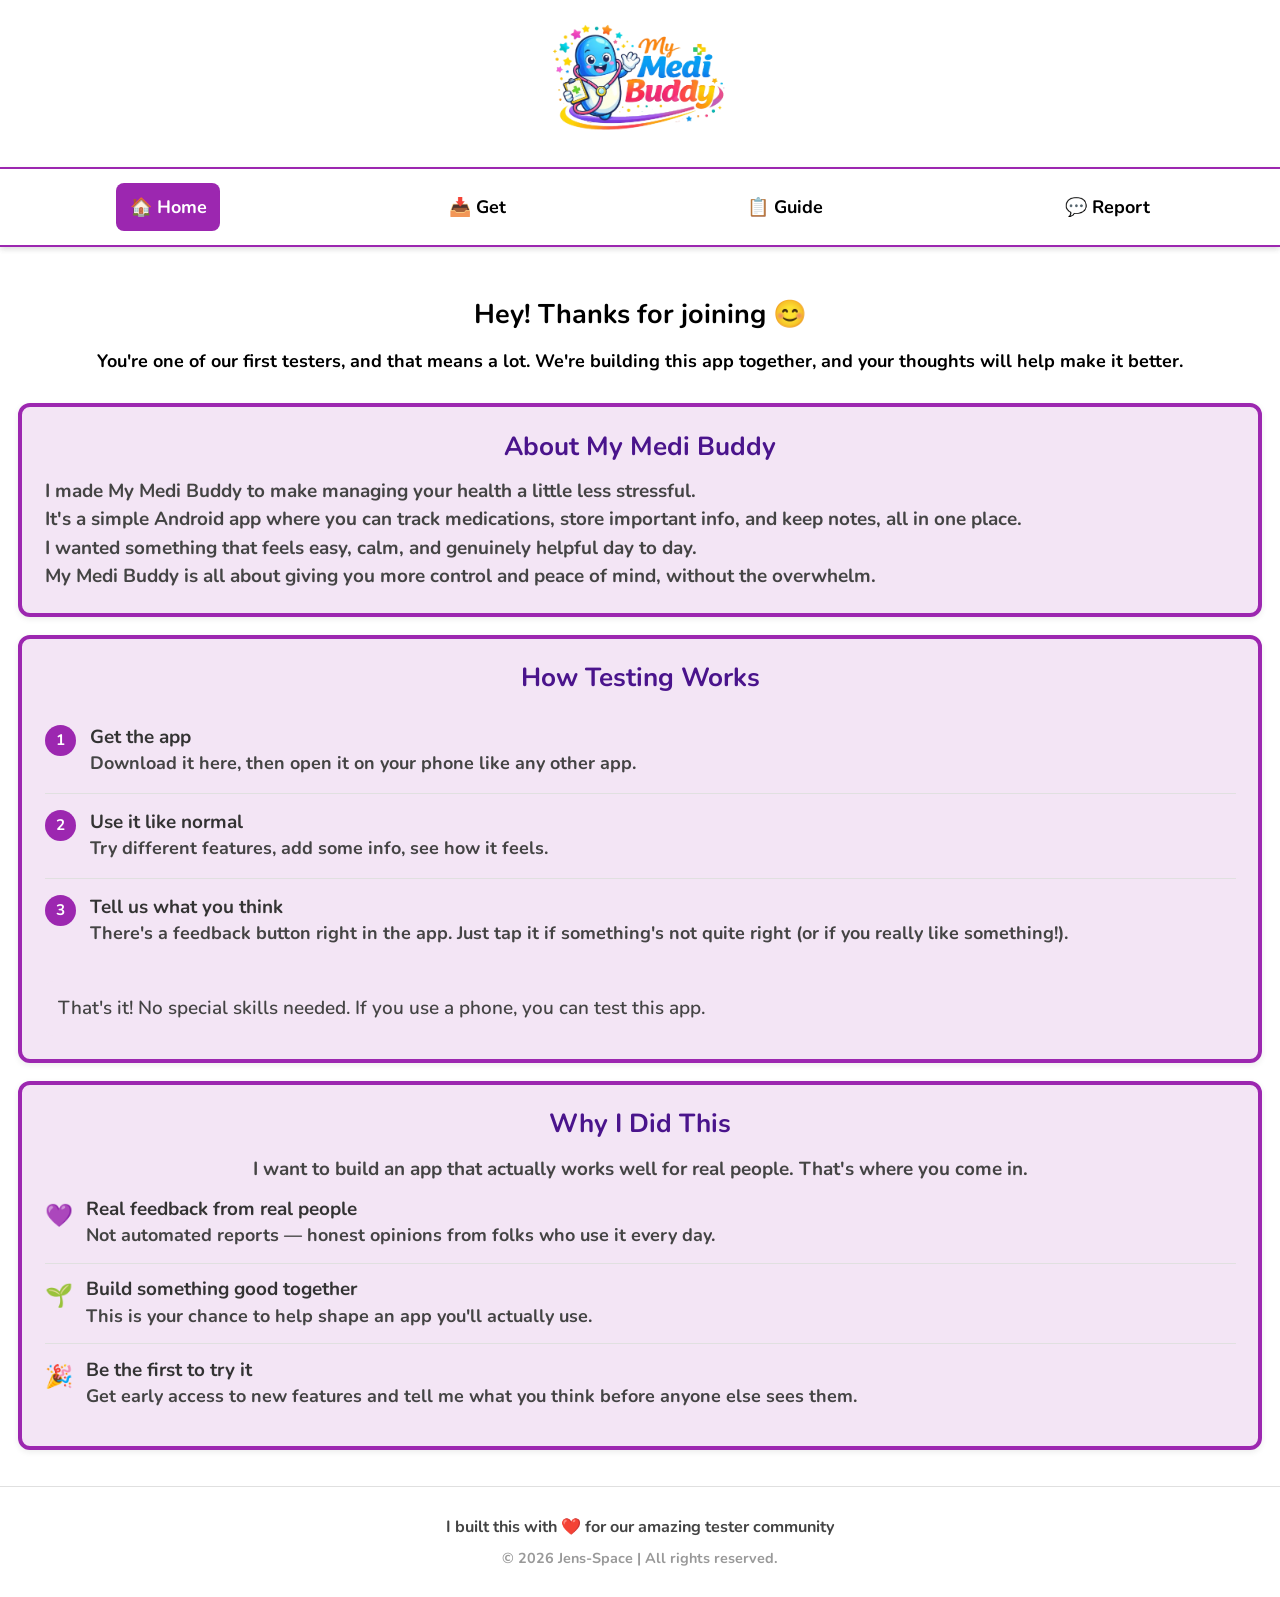
==== docs/index.html @ 2595c354 "update: website changes 18-04-2026  15:56." ====
<!doctype html>
<html lang="en">
  <head>
    <meta charset="utf-8" />
    <meta name="viewport" content="width=device-width,initial-scale=1" />
    <title>My Medi Buddy — Tester Portal</title>
    <meta name="description" content="Tester portal for the My Medi Buddy Android beta." />
    <meta http-equiv="Cache-Control" content="no-cache, no-store, must-revalidate" />
    <meta http-equiv="Pragma" content="no-cache" />
    <meta http-equiv="Expires" content="0" />
    <link rel="preconnect" href="https://fonts.googleapis.com">
    <link rel="preconnect" href="https://fonts.gstatic.com" crossorigin>
    <link href="https://fonts.googleapis.com/css2?family=Nunito:wght@400;600;700;800&display=swap" rel="stylesheet">
    <link rel="stylesheet" href="./styles.css?v=1776524216" />
    <link rel="icon" type="image/png" href="./icon/mmb-icon.png" sizes="1024x1024" />
    <link rel="apple-touch-icon" href="./icon/mmb-icon.png" />
    <link rel="manifest" href="./manifest.json" />
    <meta name="apple-mobile-web-app-capable" content="yes">
    <meta name="apple-mobile-web-app-status-bar-style" content="default">
    <meta name="apple-mobile-web-app-title" content="MyMediBuddy">
  </head>

  <body>
    <header>
      <div class="header-inner">
        <div class="brand">
          <img src="./logo.png" alt="My Medi Buddy" class="logo" />
        </div>
      </div>
      <nav class="nav">
        <a href="./index.html" aria-current="page">🏠 Home</a>
        <a href="./download.html">📥 Get</a>
        <a href="./testing-guide.html">📋 Guide</a>
        <a href="./report-a-bug.html">💬 Report</a>
      </nav>
    </header>

    <main>
      <div class="hero">
        <h2 class="home-hero-title">Hey! Thanks for joining&nbsp;😊</h2>
        <p>You're one of our first testers, and that means a lot. We're building this app together, and your thoughts will help make it better.</p>
      </div>

      <section class="card friendly-card">
        <h2>About My Medi Buddy</h2>
        <p>I made My Medi Buddy to make managing your health a little less stressful.</p>
        <p>It's a simple Android app where you can track medications, store important info, and keep notes, all in one place.</p>
        <p>I wanted something that feels easy, calm, and genuinely helpful day to day.</p>
        <p>My Medi Buddy is all about giving you more control and peace of mind, without the overwhelm.</p>
      </section>

      <section class="card friendly-card">
        <h2>How Testing Works</h2>
        
        <div class="friendly-steps">
          <div class="friendly-step">
            <span class="friendly-num">1</span>
            <div class="friendly-content">
              <strong>Get the app</strong>
              <p>Download it here, then open it on your phone like any other app.</p>
            </div>
          </div>
          
          <div class="friendly-step">
            <span class="friendly-num">2</span>
            <div class="friendly-content">
              <strong>Use it like normal</strong>
              <p>Try different features, add some info, see how it feels.</p>
            </div>
          </div>
          
          <div class="friendly-step">
            <span class="friendly-num">3</span>
            <div class="friendly-content">
              <strong>Tell us what you think</strong>
              <p>There's a feedback button right in the app. Just tap it if something's not quite right (or if you really like something!).</p>
            </div>
          </div>
        </div>
        
        <p class="friendly-note">That's it! No special skills needed. If you use a phone, you can test this app.</p>
      </section>

      <section class="card warm-card">
        <h2>Why I Did This</h2>
        <p>I want to build an app that actually works well for real people. That's where you come in.</p>
        
        <div class="warm-points">
          <div class="warm-point">
            <span class="warm-emoji">💜</span>
            <div>
              <strong>Real feedback from real people</strong>
              <p>Not automated reports — honest opinions from folks who use it every day.</p>
            </div>
          </div>
          
          <div class="warm-point">
            <span class="warm-emoji">🌱</span>
            <div>
              <strong>Build something good together</strong>
              <p>This is your chance to help shape an app you'll actually use.</p>
            </div>
          </div>
          
          <div class="warm-point">
            <span class="warm-emoji">🎉</span>
            <div>
              <strong>Be the first to try it</strong>
              <p>Get early access to new features and tell me what you think before anyone else sees them.</p>
            </div>
          </div>
        </div>
      </section>
    </main>

    <footer>
      <p>I built this with ❤️ for our amazing tester community</p>
      <p class="muted">© 2026 Jens-Space | All rights reserved.</p>
      <p id="debug-build" class="debug-build" hidden></p>
    </footer>

    <script>
      (function () {
        const params = new URLSearchParams(window.location.search);
        const isDebug = params.get('debug') === '1';
        if (!isDebug) return;

        const el = document.getElementById('debug-build');
        if (!el) return;

        fetch('https://api.github.com/repos/Jens-Space/mymedibuddy-testers/commits/main', { cache: 'no-store' })
          .then((res) => res.json())
          .then((data) => {
            const sha = (data.sha || '').slice(0, 7);
            const date = new Date(data.commit.author.date).toLocaleString('en-GB', {
              day: '2-digit',
              month: '2-digit',
              year: 'numeric',
              hour: '2-digit',
              minute: '2-digit'
            });
            el.textContent = 'Debug build: ' + sha + ' • ' + date;
            el.hidden = false;
          })
          .catch(() => {
            el.textContent = 'Debug build: unavailable';
            el.hidden = false;
          });
      })();
    </script>

     <button id="back-to-top" aria-label="Back to top"><svg xmlns="http://www.w3.org/2000/svg" width="26" height="26" viewBox="0 0 24 24" fill="none" stroke="white" stroke-width="3" stroke-linecap="round" stroke-linejoin="round"><polyline points="18 15 12 9 6 15"></polyline></svg></button>
    <script>
      const btn = document.getElementById('back-to-top');
      window.addEventListener('scroll', () => {
        btn.classList.toggle('visible', window.scrollY > 200);
      });
      btn.addEventListener('click', () => window.scrollTo({ top: 0, behavior: 'smooth' }));

      if ('serviceWorker' in navigator) {
        navigator.serviceWorker.register('/docs/sw.js', { scope: '/' })
          .then((reg) => console.log('Service Worker registered:', reg))
          .catch((err) => console.error('Service Worker registration failed:', err));
      }
    </script>

  </body>
</html>
---- docs/styles.css ----
* {
  box-sizing: border-box;
  margin: 0;
  padding: 0;
}

html {
  font-size: 18px;
}

:root {
  --primary: #9C27B0;
  --primary-light: #CE93D8;
  --primary-dark: #4A148C;
  --accent: #7B1FA2;
  --teal: #26A69A;
  --green: #4CAF50;
  --yellow: #FFC107;
  --lavender: #9575CD;
  --white: #FFFFFF;
  --cream: #F7FAFC;
  --light-purple: #F3E5F5;
  --text: #333333;
  --text-light: #444444;
  --bg: #FFFFFF;
  --card-bg: #FFFFFF;
  --border: #E0E0E0;
  --shadow: 0 2px 6px rgba(0, 0, 0, 0.08);
  --radius: 12px;
  --tap-size: 48px;
}

body {
  font-family: 'Nunito', -apple-system, BlinkMacSystemFont, 'Segoe UI', Roboto, sans-serif;
  background: var(--bg);
  color: var(--text);
  line-height: 1.68;
  min-height: 100vh;
  font-size: 21px;
  font-weight: 700;
}

header {
  background: white;
  box-shadow: var(--shadow);
}

.header-inner {
  padding: 1rem;
  display: flex;
  flex-direction: column;
  align-items: center;
}

.logo {
  height: 120px;
  width: auto;
}

.nav {
  display: flex;
  gap: 0.5rem;
  padding: 0.75rem;
  background: white;
  width: 100%;
  justify-content: space-around;
  box-shadow: var(--shadow);
  border-top: 2px solid var(--primary);
  border-bottom: 2px solid var(--primary);
}

.nav a {
  color: #000000;
  text-decoration: none;
  font-size: 1rem;
  font-weight: 700;
  padding: 0.5rem 0.75rem;
  border-radius: 8px;
  text-align: center;
}

.nav a[aria-current="page"] {
  color: white;
  background: var(--primary);
}

main {
  padding: 1rem;
}

.hero {
  text-align: center;
  padding: 1.5rem 0.5rem;
}

.hero h2 {
  font-size: 1.5rem;
  margin-bottom: 0.5rem;
  color: #000000;
  text-align: center;
}

.home-hero-title {
  display: inline-block;
  white-space: nowrap;
  font-size: clamp(1.2rem, 5.5vw, 1.5rem);
}

.hero p {
  font-size: 1rem;
  color: #000000;
}

.card {
  background: var(--light-purple);
  border: 4px solid var(--primary);
  border-radius: var(--radius);
  padding: 1.25rem;
  margin-bottom: 1rem;
  box-shadow: var(--shadow);
}

.card h2 {
  font-size: clamp(1.25rem, 4.8vw, 1.45rem);
  color: var(--primary-dark);
  margin-bottom: 0.75rem;
  text-align: center;
  line-height: 1.3;
  overflow-wrap: anywhere;
}

.card p {
  font-size: 1.05rem;
  color: #444444;
  text-align: center;
  line-height: 1.5;
  overflow-wrap: anywhere;
}

.friendly-card > p {
  text-align: left;
}

.grid {
  display: grid;
  grid-template-columns: 1fr;
  gap: 1rem;
  margin-top: 1rem;
}

.cta {
  display: block;
  padding: 1.25rem;
  border: 2px solid var(--primary);
  border-radius: var(--radius);
  text-decoration: none;
  background: var(--light-purple);
}

.cta h3 {
  font-size: 1.05rem;
  color: #000000;
  margin-bottom: 0.25rem;
}

.cta p {
  font-size: 1rem;
  color: #000000;
  margin: 0;
}

.download-box {
  background: linear-gradient(135deg, var(--primary) 0%, var(--primary-dark) 100%);
  border-radius: var(--radius);
  padding: 2rem;
  text-align: center;
}

.version-info {
  display: flex;
  align-items: center;
  justify-content: center;
  gap: 0.5rem;
  margin-bottom: 0.5rem;
}

.version-badge {
  background: rgba(255, 255, 255, 0.25);
  color: white;
  padding: 0.25rem 0.75rem;
  border-radius: 15px;
  font-size: 1.1rem;
  font-weight: 700;
}

.version-number {
  color: white;
  font-size: 1.1rem;
  font-weight: 800;
}

.updated-date {
  color: #ffffff;
  font-size: 0.8rem;
  margin-bottom: 1rem;
}

.download-btn {
  display: inline-block;
  background: white;
  color: var(--primary);
  padding: 0.875rem 2rem;
  border-radius: 25px;
  text-decoration: none;
  font-weight: 700;
  font-size: 1rem;
}

.download-feedback {
  color: #ffffff !important;
  font-size: 1rem;
  margin-top: 0.75rem;
  font-weight: 600;
  text-shadow: 0 1px 2px rgba(0, 0, 0, 0.25);
}

.file-info {
  color: #ffffff;
  font-size: 0.8rem;
  margin-top: 1rem;
}

.download-box .updated-date,
.download-box .file-info {
  color: #ffffff;
}

.download-box .updated-date #date,
.download-box .file-info #size {
  color: #ffffff;
}

.friendly-step {
  display: flex;
  align-items: flex-start;
  gap: 0.75rem;
  padding: 0.875rem 0;
  border-bottom: 1px solid var(--border);
}

.friendly-step:last-child {
  border-bottom: none;
}

.friendly-num {
  width: 1.75rem;
  height: 1.75rem;
  background: var(--primary);
  color: white;
  border-radius: 50%;
  display: flex;
  align-items: center;
  justify-content: center;
  font-weight: 700;
  font-size: 0.85rem;
  flex-shrink: 0;
}

.friendly-content strong {
  display: block;
  font-size: 1.05rem;
  text-align: left;
  line-height: 1.35;
  overflow-wrap: anywhere;
}

.friendly-content p {
  font-size: 1rem;
  color: var(--text-light);
  margin: 0;
  text-align: left;
  line-height: 1.5;
  overflow-wrap: anywhere;
}

.friendly-note {
  margin-top: 1rem;
  padding: 0.75rem;
  background: var(--light-purple);
  border-radius: 8px;
  font-size: 1rem;
  color: #000000;
  font-weight: 600;
}

.warm-point {
  display: flex;
  align-items: flex-start;
  gap: 0.75rem;
  padding: 0.75rem 0;
  border-bottom: 1px solid var(--border);
}

.warm-point:last-child {
  border-bottom: none;
}

.warm-emoji {
  font-size: 1.25rem;
}

.warm-point strong {
  display: block;
  font-size: 1.05rem;
  line-height: 1.35;
  overflow-wrap: anywhere;
}

.warm-point p {
  font-size: 1rem;
  color: var(--text-light);
  margin: 0;
  text-align: left;
  line-height: 1.5;
  overflow-wrap: anywhere;
}

ol {
  margin: 0.5rem 0 0.5rem 1.25rem;
}

ol li {
  font-size: 1rem;
  color: var(--text);
  margin-bottom: 0.5rem;
}

.steps {
  margin: 0.5rem 0 0.5rem 1rem;
  counter-reset: step;
}

.steps li {
  list-style: none;
  position: relative;
  padding-left: 2.5rem;
  margin-bottom: 1rem;
  text-align: left;
}

.steps li::before {
  counter-increment: step;
  content: counter(step);
  position: absolute;
  left: 0;
  top: 0;
  width: 1.5rem;
  height: 1.5rem;
  background: var(--primary);
  color: white;
  border-radius: 50%;
  display: flex;
  align-items: center;
  justify-content: center;
  font-size: 0.8rem;
  font-weight: 700;
}

.steps li strong {
  display: block;
  font-size: 1.05rem;
  color: #000000;
  line-height: 1.35;
  overflow-wrap: anywhere;
}

.steps li p {
  font-size: 1.05rem;
  color: var(--text-light);
  text-align: left;
  line-height: 1.5;
  overflow-wrap: anywhere;
}

.checklist {
  list-style: none;
  margin-top: 0.5rem;
}

.checklist li {
  display: flex;
  align-items: flex-start;
  gap: 0.75rem;
  padding: 0.75rem 0;
  text-align: left;
}

.check {
  width: 1.5rem;
  height: 1.5rem;
  background: var(--green);
  color: white;
  border-radius: 50%;
  display: flex;
  align-items: center;
  justify-content: center;
  font-size: 0.8rem;
  font-weight: 700;
  flex-shrink: 0;
}

.checklist strong {
  display: block;
  font-size: 1.05rem;
  color: #000000;
  line-height: 1.35;
  overflow-wrap: anywhere;
}

.checklist p {
  font-size: 1.05rem;
  color: var(--text-light);
  margin: 0;
  text-align: left;
  line-height: 1.5;
  overflow-wrap: anywhere;
}

ul {
  margin: 0.5rem 0 0.5rem 1.25rem;
}

ul li {
  font-size: 1.05rem;
  color: var(--text);
  margin-bottom: 0.5rem;
  line-height: 1.5;
  overflow-wrap: anywhere;
  text-align: left;
}

.friendly-step,
.warm-point,
ol li {
  text-align: left;
}

.friendly-step > div,
.warm-point > div,
.checklist li > div {
  flex: 1;
  min-width: 0;
}

ul strong {
  color: var(--text);
}

.priority-list {
  list-style: none;
  margin-top: 0.5rem;
}

.priority-list li {
  display: flex;
  align-items: center;
  gap: 0.5rem;
  padding: 0.5rem 0;
  border-bottom: 1px solid var(--border);
}

.priority-dot {
  width: 10px;
  height: 10px;
  border-radius: 50%;
  flex-shrink: 0;
}

.priority-dot.critical { background: #F44336; }
.priority-dot.high { background: var(--yellow); }
.priority-dot.medium { background: var(--teal); }
.priority-dot.low { background: var(--lavender); }

footer {
  background: white;
  padding: 1.5rem;
  text-align: center;
  border-top: 1px solid var(--border);
}

footer p {
  font-size: 0.9rem;
  color: var(--text-light);
}

footer .muted {
  font-size: 0.8rem;
  color: #999;
  margin-top: 0.25rem;
}

.debug-build {
  margin-top: 0.4rem;
  font-size: 0.72rem;
  color: #7a7a7a;
  text-align: center;
}

#back-to-top {
  display: none;
  position: fixed;
  bottom: 1.5rem;
  right: 1.25rem;
  width: 2.75rem;
  height: 2.75rem;
  background: var(--primary);
  color: white;
  border: none;
  border-radius: 50%;
  padding: 0;
  cursor: pointer;
  z-index: 999;
  box-shadow: 0 4px 12px rgba(0,0,0,0.2);
  align-items: center;
  justify-content: center;
}

#back-to-top.visible {
  display: flex;
}

#back-to-top svg {
  display: block;
}

@media (max-width: 768px) {
  body {
    font-size: 19px;
    line-height: 1.6;
  }

  .header-inner {
    padding: 0.75rem;
  }

   .logo {
     height: 92px;
   }

  .nav {
    flex-wrap: nowrap;
    justify-content: flex-start;
    gap: 0.4rem;
    padding: 0.6rem;
    overflow-x: auto;
    -webkit-overflow-scrolling: touch;
  }

  .nav a {
    flex: 0 0 auto;
    min-width: 0;
    max-width: none;
    white-space: nowrap;
    font-size: 0.92rem;
    padding: 0.55rem 0.5rem;
  }

  main {
    padding: 0.75rem;
  }

  .hero {
    padding: 1rem 0.25rem;
  }

  .hero h2 {
    font-size: 1.35rem;
  }

  .home-hero-title {
    white-space: normal;
    line-height: 1.25;
  }

  .card {
    border-width: 3px;
    padding: 1rem;
  }

  .card p,
  ul li,
  .steps li p,
  .checklist p {
    font-size: 1rem;
  }

  .download-box {
    padding: 1.25rem 1rem;
  }

  .version-info {
    flex-wrap: wrap;
  }

  .download-btn {
    display: block;
    width: 100%;
    padding: 0.9rem 1rem;
  }

  #back-to-top {
    width: 2.5rem;
    height: 2.5rem;
    bottom: 1rem;
    right: 1rem;
  }
}

@media (max-width: 420px) {
  body {
    font-size: 18px;
  }

  .nav a {
    font-size: 0.88rem;
    padding: 0.5rem 0.45rem;
  }

  .steps li {
    padding-left: 2.1rem;
  }

   .steps li::before {
     width: 1.35rem;
     height: 1.35rem;
     font-size: 0.75rem;
   }
 }

 @media (max-width: 768px) {
   #back-to-top {
     width: 2.5rem;
     height: 2.5rem;
     bottom: 1rem;
     right: 1rem;
   }
 }
}
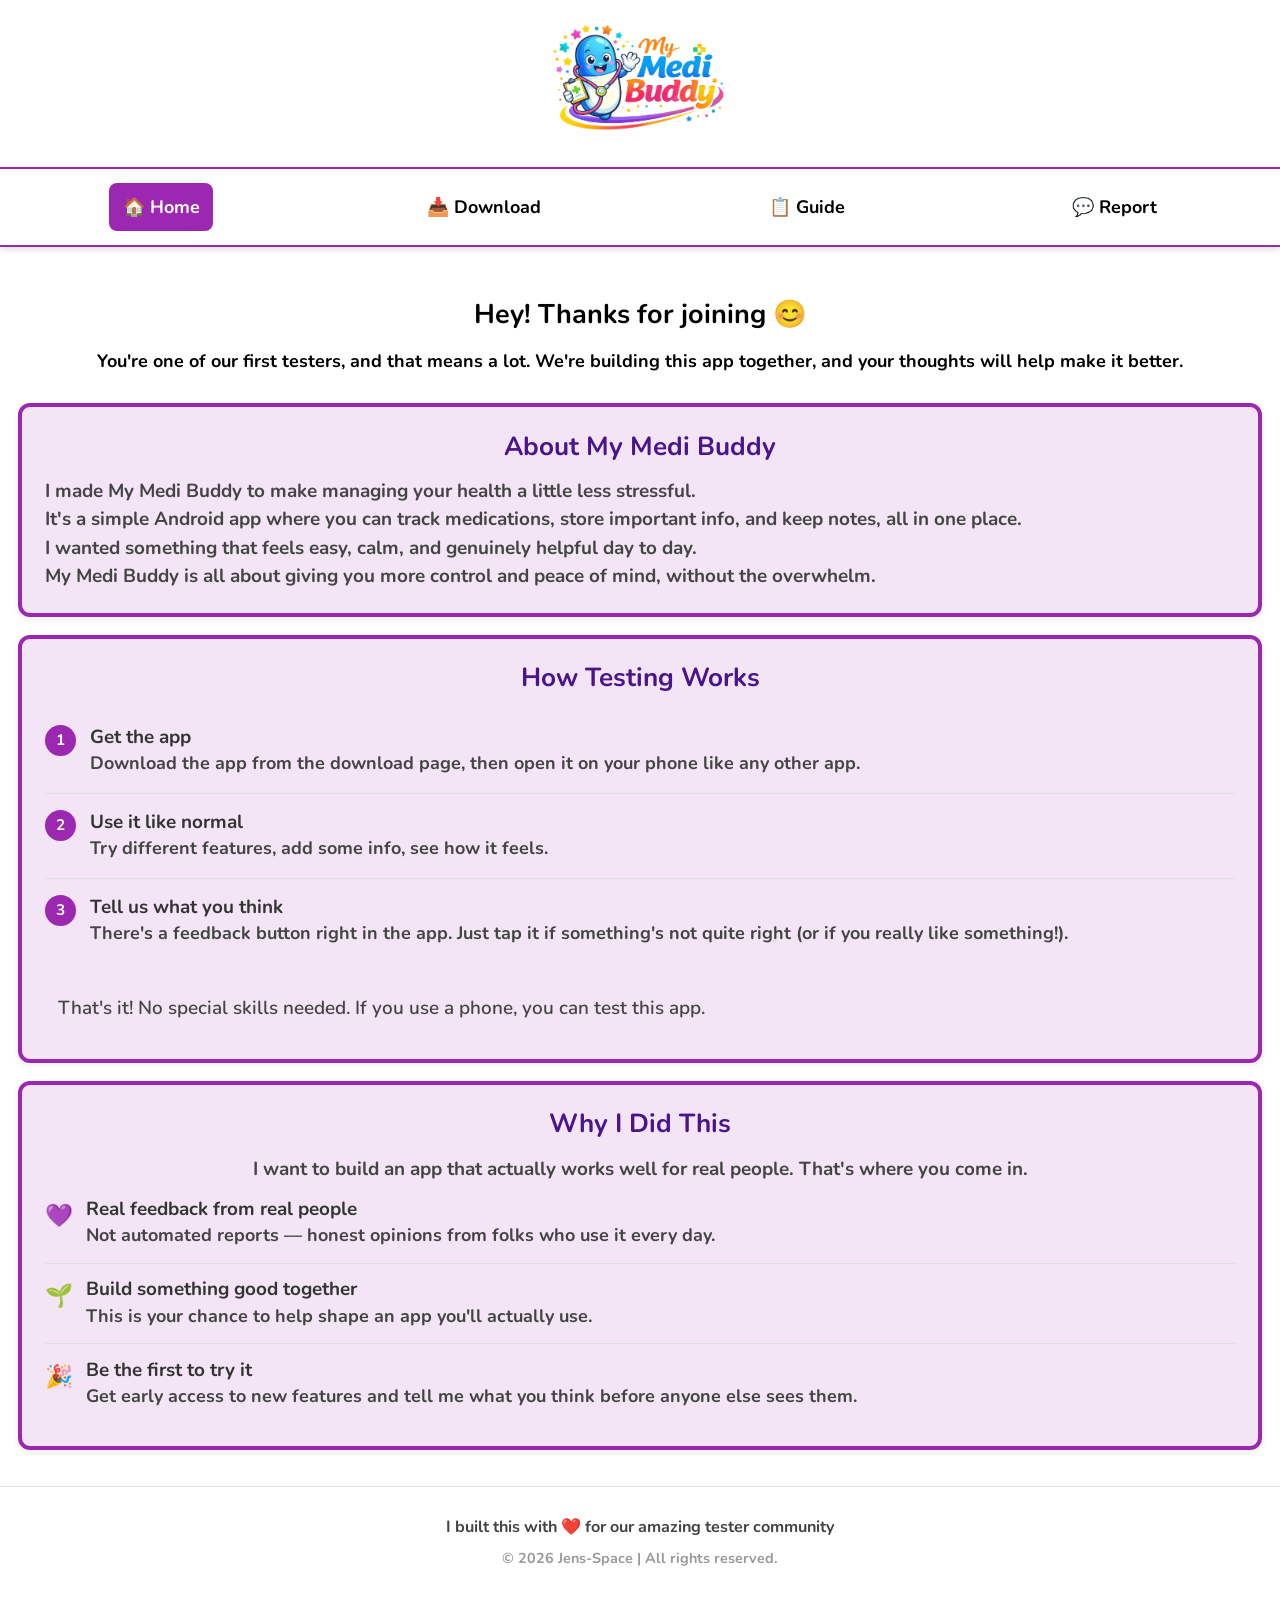
==== commit 59cc74a5: "commit" ====
--- a/docs/index.html
+++ b/docs/index.html
@@ -11,7 +11,7 @@
     <link rel="preconnect" href="https://fonts.googleapis.com">
     <link rel="preconnect" href="https://fonts.gstatic.com" crossorigin>
     <link href="https://fonts.googleapis.com/css2?family=Nunito:wght@400;600;700;800&display=swap" rel="stylesheet">
-    <link rel="stylesheet" href="./styles.css?v=1776524216" />
+    <link rel="stylesheet" href="./styles.css?v=1776699647" />
     <link rel="icon" type="image/png" href="./icon/mmb-icon.png" sizes="1024x1024" />
     <link rel="apple-touch-icon" href="./icon/mmb-icon.png" />
     <link rel="manifest" href="./manifest.json" />
@@ -29,7 +29,7 @@
       </div>
       <nav class="nav">
         <a href="./index.html" aria-current="page">🏠 Home</a>
-        <a href="./download.html">📥 Get</a>
+        <a href="./download.html">📥 Download</a>
         <a href="./testing-guide.html">📋 Guide</a>
         <a href="./report-a-bug.html">💬 Report</a>
       </nav>
@@ -57,7 +57,7 @@
             <span class="friendly-num">1</span>
             <div class="friendly-content">
               <strong>Get the app</strong>
-              <p>Download it here, then open it on your phone like any other app.</p>
+              <p>Download the app from the download page, then open it on your phone like any other app.</p>
             </div>
           </div>
           
